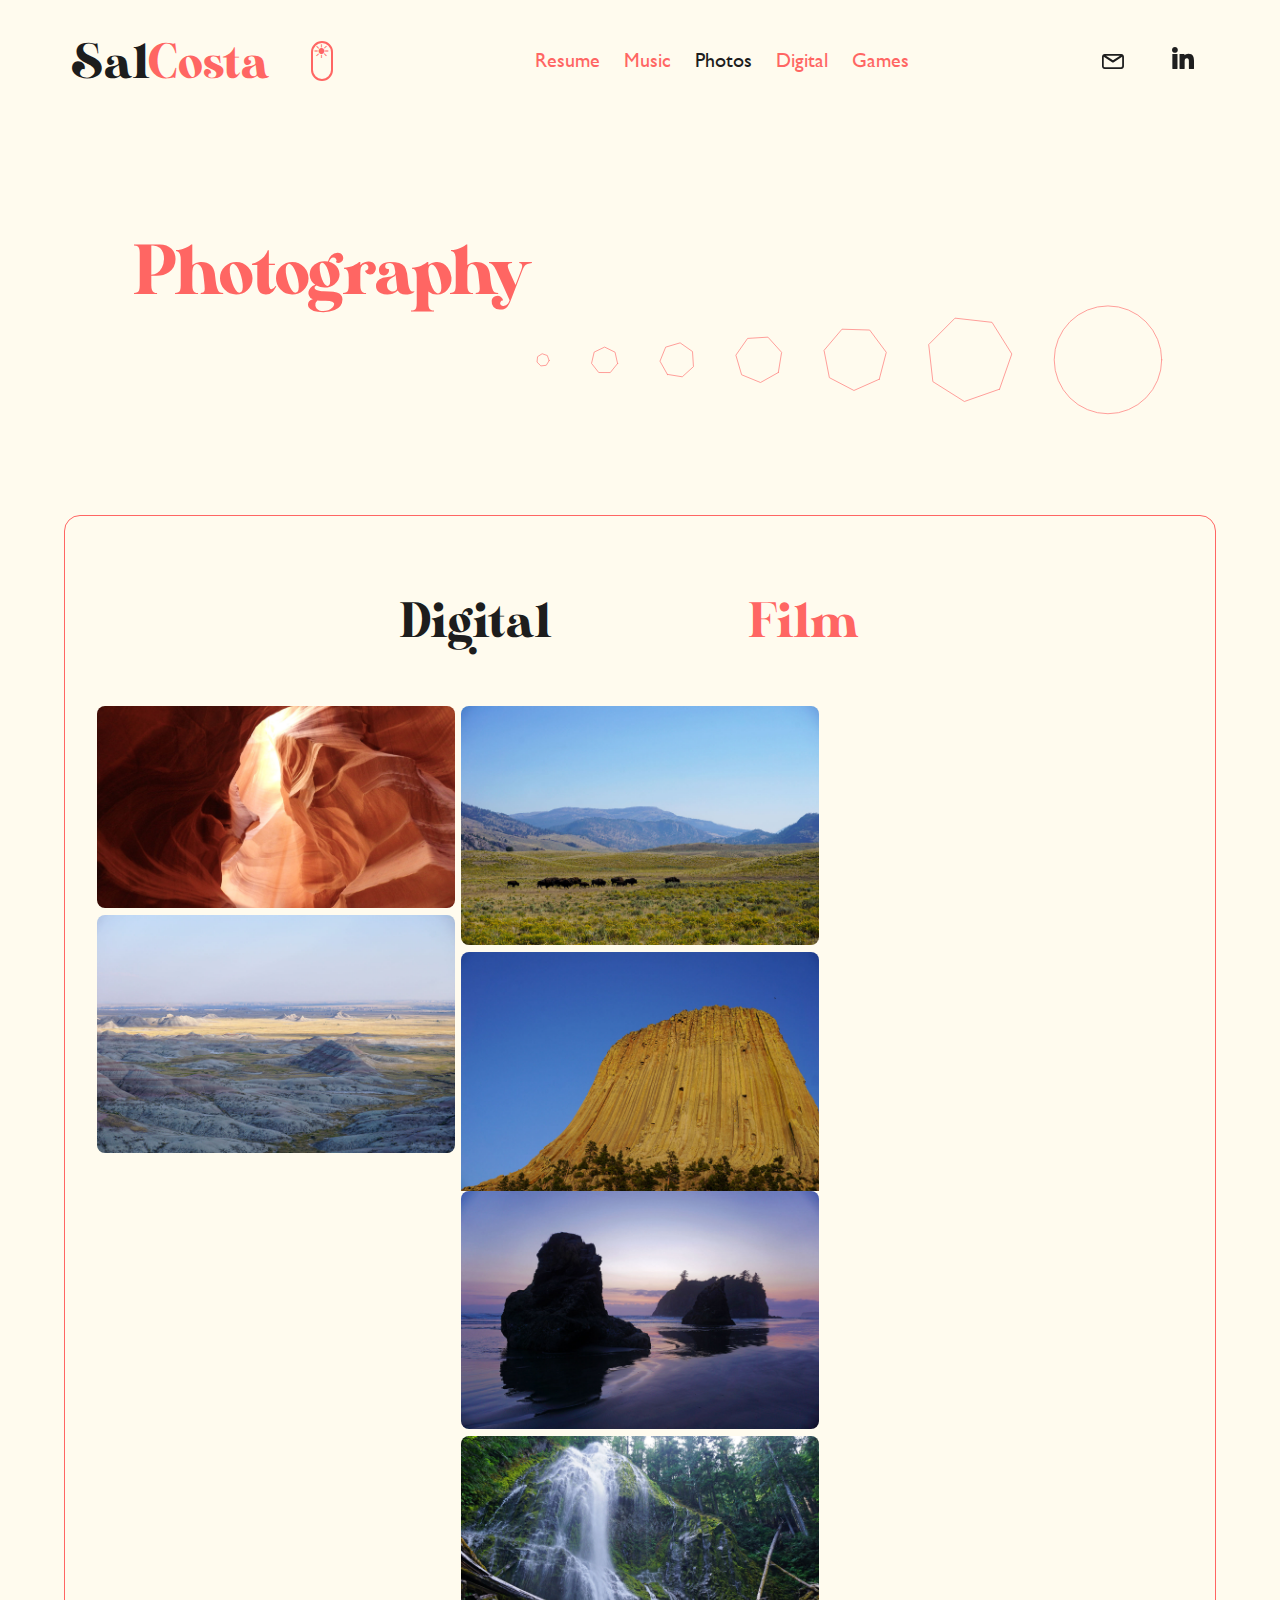
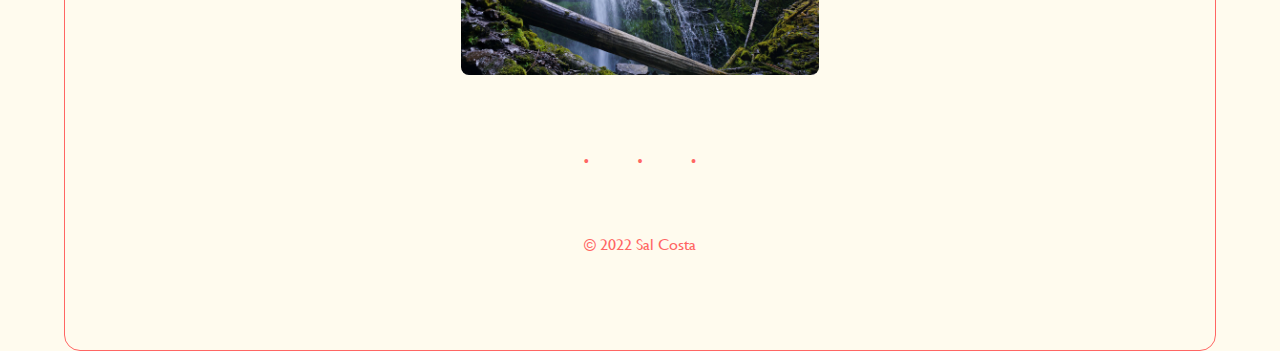
==== debugheader.html @ d1f920d7 "nav debug 1" ====
<!doctype html>
<html lang="en">
    
    <!-- ------------- -->
    <!--   Site Head   -->
    <!-- ------------- -->

    <head>
        <!-- Meta tags -->
		<meta charset="utf-8">
		<title>Sal Costa - Photography</title>
        <meta name="description" content="Sal Costa's Photography Portfolio">
        <meta name="keywords" content="Sal, Costa, Salvatore, Detroit, Michigan, United States, design, designer, web, website, art, artist, creator, creative, digital, 
                    graphic, video, game, games, UX, UI, photography, photo, film, 35mm, music, sound, audio, production, producer, freelance, portfolio, resume">
        <meta name="author" content="Sal Costa">
        <meta name="viewport" content="width=device-width, initialscale=1"> 
        <link rel="stylesheet" type="text/css" href="salcosta.css">
        <!-- Favicon -->
        <link rel="apple-touch-icon" sizes="180x180" href="apple-touch-icon.png">
        <link rel="icon" type="image/png" href="favicon.png" sizes="32x32">
        <link rel="shortcut_icon" href="favicon.ico">
    </head>

    <!-- ------------- -->
    <!--   Site Body   -->
    <!-- ------------- -->

    <body>

        <a id="top"></a>
        
        <!-- Header -->
        <header>
            <div id="header">
                
                <div class="header-container left">
                    <a href="index.html">
                        <h1 id="name">Sal<span class="lastname">Costa</span></h1>
                    </a>

                    <div id="light-switch" title="Change the theme" alt="Switch between light and dark mode." tabindex="0" onkeydown="switchThemeEnter(event);">
                        <label class="theme-switch" for="checkbox">
                            <input type="checkbox" id="checkbox"/>
                            <span class="light-symbols">&#9728;&#xFE0E;<br>&#9687;&#xFE0E;</span> <!-- Sun & Moon Symbols -->
                            <div class="switch-target"></div>
                        </label>
                    </div>  
                </div>

                <!-- Responsive nav button 
                <a href="javascript:void(0);" class="button" id="nav-button" onclick="navOpen();" title="Open Navigation" alt="Open website navigation.">
                    <span>&#9776;&#xFE0E;</span>
                    <div class="button-target"></div>
                </a>
            -->

                <div id="header-nav" class="header-container right">

                    <!-- Responsive nav X button -->
                    <a href="javascript:void(0);" class="button closebtn navclose" onclick="navClose();" title="Close Navigation" alt="Close website navigation.">
                        <span class="times">&times;&#xFE0E;</span>
                        <div class="button-target"></div>
                    </a>

                    <div id="nav"> <!-- Navigation Bar -->
                        <ul>
                            <li>
                                <a href="resume.html" title="Resume">Resume<br>Resume</a>
                            </li>
                            <li>
                                <a href="music.html" title="Music">Music<br>Music</a>
                            </li>
                            <li>
                                <a href="javascript:void(0);" class="active" title="Photography">Photos<br>Photos</a>
                            </li>
                            <li>
                                <a href="digitalart.html" title="Digital Art">Digital<br>Digital</a>
                            </li>
                            <li>
                                <a href="gamedesign.html" title="Game Design">Games<br>Games</a>
                            </li>	
                        </ul>
                    </div>
                    
                    <div id="social">
                        <div class="social-icon email">
                            <a href="mailto:salcosta@protonmail.com">
                                <img src="assets/icon_email.svg" alt="salcosta@protonmail.com" title="salcosta@protonmail.com" />
                            </a>
                        </div>
                        <div class="social-icon linkedin">
                            <a href="https://www.linkedin.com/in/salccosta/" target="_blank" rel="noopener noreferrer" title="LinkedIn">
                                <img src="assets/icon_linkedin.svg" alt="Sal Costa on LinkedIn." />
                            </a>
                        </div>
                    </div>

                </div> <!-- /container right -->
            </div> <!-- /header -->
        </header>
        
        <!-- ------------------------- -->
        <!-- Page Content (Photography)-->
        <!-- ------------------------- -->

        <div id="page-banner">
            <h1 class="page-title">Photography</h1>
            <img src="assets/banner_photography.svg"/>
        </div>
        
        <div id="page-container" class="photos">
            <div id="gallery-tab-container">
                <a href="javascript:void(0);" onclick="galleryToggle(this);" class="gallery-tab digital open-tab" title="Digital Photos">Digital</a>
                <a href="javascript:void(0);" onclick="galleryToggle(this);" class="gallery-tab film" title="Film Photos">Film</a>
                <div id="gallery-tab-select">
                    <span class ="selector-dot left">&bull;</span>
                </div>
            </div>

            <div class="photo-gallery digital">

                <div class="photo-tile" onclick="openModal(this);">
                    <img src="portfolio/photos/salvatore-costa-photography-antelope-canyon-arizona.jpg" alt="Antelope Canyon, Arizona."/>
                </div>
                <div class="photo-tile" onclick="openModal(this);">
                    <img src="portfolio/photos/salvatore-costa-photography-badlands-national-park-south-dakota.jpg" alt="Badlands National Park, South Dakota." />
                </div>
                <div class="photo-tile" onclick="openModal(this)">
                    <img src="portfolio/photos/salvatore-costa-photography-bison-yellowstone-national-park-wyoming.jpg" alt="Bison in Yellowstone National Park." />
                </div>
                <div class="photo-tile" onclick="openModal(this)">
                    <img src="portfolio/photos/salvatore-costa-photography-devils-tower-wyoming.jpg" alt="Devils Tower, Wyoming." />
                
                <div class="photo-tile" onclick="openModal(this)">
                    <img src="portfolio/photos/salvatore-costa-photography-pacific-coast-washington-2.jpg" alt="Sea Stacks at dusk on Ruby Beach, Washington." />
                </div>
                <div class="photo-tile" onclick="openModal(this)">
                    <img src="portfolio/photos/salvatore-costa-photography-proxy-falls-oregon.jpg" alt="Cascading waterfalls in Oregon." />
                </div>

                <script defer src="salcosta.js"></script>
                <script src="jquery-3.6.0.min.js"></script>

            </div> <!-- /photo gallery digital -->
            
        </div> <!-- /page container -->

        <!-- Back to top button -->
        <a href="#top" id="top-button" class="button hidden" title="Back to Top" alt="Scroll to top of page."><b>&#8593;&#xFE0E;</b></a>

        <footer>
            <div id="footer">
                <span class="dots-break"></span>
                <span class="copyright">&copy;&#xFE0E; 2022 Sal Costa</span>
            </div>
        </footer>

    </body>

</html>
---- salcosta.css ----
/* Sal Costa's Portfolio */

/*****************************************/
/* Standards */
/*****************************************/

/*
Charcoal Grey #1D1D1D
Panna Cotta #FFFBEE

Light Mode:
Grapefruit #FF6663

Dark Mode:
Lavender #8C82FF

Dark mode transition length is 0.6s
Window/menu pop up transition length is 0.3s

Screen Responsive sizes:
1400+ Desktops
1200-1400 Small Screen PCs
800-1200 Tablets
300-800 Phones

*/


:root {
	--active-base: #fffbee;
	--active-base-rgb: 255, 251, 238;
	--inverse-base: #1d1d1d;
	--active-accent: #ff6663;
}
[data-theme="dark"] {
	--active-base: #1d1d1d;
	--active-base-rgb: 29, 29, 29;
	--inverse-base: #fffbee;
	--active-accent: #8c82ff;
}





/*****************************************/
/* --- Universal Formatting --- */
/*****************************************/





@font-face {
    font-family: 'Gill Sans MT';
    src: url('typeface/GillSansMT.woff2') format('woff2'),
         url('typeface/GillSansMT.woff') format('woff'),
         url('typeface/GillSansMT.ttf') format('truetype');
}
@font-face {
    font-family: 'Gill Sans MT';
    src: url('typeface/GillSansMT_Bold.woff2') format('woff2'),
         url('typeface/GillSansMT_Bold.woff') format('woff'),
         url('typeface/GillSansMT_Bold.ttf') format('truetype');
    font-weight: bold;
}
@font-face {
    font-family: 'Gill Sans MT';
    src: url('typeface/GillSansMT_Italic.woff2') format('woff2'),
         url('typeface/GillSansMT_Italic.woff') format('woff'),
         url('typeface/GillSansMT_Italic.ttf') format('truetype');
    font-style: italic;
}
@font-face {
    font-family: 'Nevrada'; /* Created by Aluyeah Studio */
    src: url('typeface/Nevrada.woff2') format('woff2'),
	     url('typeface/Nevrada.woff') format('woff'),
	     url('typeface/Nevrada.ttf') format('truetype');
}

html {
	margin: 0 auto;
	padding: 0;
	font-family: 'Trebuchet MS'; /* Default if Gill Sans MT doesn't work */
	background-color: #fffbee; /* Fallback */
	background-color: var(--active-base);
	transition: background-color 0.6s;
	scroll-behavior: smooth;
	overflow-x: hidden;
	max-width: 100%;
	/* margin-right: calc(-1 * (100vw - 100%)); /* Keeps scrollbar from shifting content */
}
body {
	margin: 0 auto;
	padding: 0;
	max-width: 90%;
	text-align: left;
}
*:focus { /* Universal for focus */
	outline: 2px dotted #ff6663; /* Fallback */
	outline: 2px dotted var(--active-accent);
	transition: outline-color 0.6s;
}
[data-theme="dark"] *:focus {
	outline: 2px dotted #fffbee; /* Fallback */
	outline: 2px dotted var(--inverse-base);
}
.hidden { /* For elements that appear via functions */
	visibility: hidden;
	opacity: 0;
}
.visible {
	visibility: visible;
	opacity: 1;
}


@media screen and (max-width: 1400px) { 
	html {
		margin: 0 auto;
	}
}

/************************/
/* --- Type Styling --- */
/************************/



h1 {	
	margin: 0 auto;
	padding: 12px;
	font-family: 'Nevrada';
	font-size: 54pt;
	font-weight: normal;
	color: #ff6663; /* Fallback */
	color: var(--active-accent);
	transition: color 0.6s;
}
h2 {
	padding: 12px;
	font-family: 'Nevrada';
	font-weight: normal;
	font-size: 34pt;
	color: #ff6663; /* Fallback */
	color: var(--active-accent);
	transition: color 0.6s;
}
h3 	{
	margin: 0;
	font-family: 'Gill Sans MT';
	font-size: 18pt;
	font-weight: bold;
	color: #ff6663; /* Fallback */
	color: var(--active-accent);
	transition: color 0.6s;
}
h3.portfolio {
	margin: 1em;
}
p {
	margin: 0 auto;
	width: 70%;
	min-width: 420px;
	font-family: 'Gill Sans MT';
	font-size: 16pt;
	color: #1d1d1d; /* Fallback */
	color: var(--inverse-base);
	transition: color 0.6s;
}
/*
li {
	font-size: 16pt;
	color: #1d1d1d; /* Fallback 
	color: var(--inverse-base);
	transition: color 0.6s;
}
*/
tab1 {
	padding-left: 3em;
}


/***************************/
/* --- Responsive Type --- */
/***************************/


@media screen and (max-width: 1400px) { 
	h1 {
		font-size: 48pt;
	}
	p {
		font-size: 14pt;
	}
}
@media screen and (max-width: 1200px) { 
	h1 {
		font-size: 40pt;
	}
	h2 {
		font-size: 24pt;
	}
	h3 {
		font-size: 16pt;
	}
}
@media screen and (max-width: 800px) { 
	h1 {
		font-size: 30pt;
	}
	p {
		font-size: 12;
	}
}



/**************************/ 
/* --- Link Styling --- */
/**************************/



a {
	font-size: 16pt;
	text-decoration: underline dotted;
	transition: color 0.6s, border-color 0.6s;
}
a:link, 
a:visited {
	color: #ff6663; /* Fallback */
	color: var(--active-accent);
}
a:hover,
a:focus {
	color: #1d1d1d; /* Fallback */
	color: var(--inverse-base);
	transition: color 0s, border-color 0s;
}

a.button { /* Button defaults */
	margin: 12px;
	padding: 4px 16px;
	display: inline-block;
	font-family: 'Gill Sans MT';
	font-size: 16pt;
	text-decoration: none;
	text-transform: uppercase;
	border-radius: 30px;
	box-shadow: -2px 2px #1d1d1d; /* Fallback */
	box-shadow: -2px 2px var(--inverse-base);
	border: 6px double #1d1d1d; /* Fallback */
	border: 6px double var(--inverse-base);
	color: #ff6663; /* Fallback */
	color: var(--active-accent);
	background-color: #fffbee; /* Fallback */
	background-color: var(--active-base);
	transition: color 0.6s, border-color 0.6s, background-color 0.6s, margin 0.6s, box-shadow 0.6s, opacity 0.4s, visibility 0.4s;
}
a.button:hover,
a.button:focus {
	margin: 14px 14px 10px 10px;
	box-shadow: none;
	cursor: pointer;
	border-color: #ff6663; /* Fallback */
	border-color: var(--active-accent);
	transition: color 0.1s, border-color 0.1s, margin 0.1s, box-shadow 0.1s, opacity 0.1s;
}

/*****************************/
/* --- Responsive Button --- */
/*****************************/

@media screen and (max-width: 1200px) { 
	a.button {
		font-size: 14pt;
	}

}





/*****************************************/
/* --- Page Header --- */
/*****************************************/





#header {
	margin: 0 auto;
	width: 100%;
	padding-top: 5px;
	height: 120px;
	display: flex;
	overflow: hidden;
}
.header-container {
	margin: 0 auto;
	padding: 22px 0px;
	width: 50%;
	display: flex;
	align-items: flex-start;
}
.header-container.left {
	width: 25%;
	margin-left: 0;
	margin-right: auto;
}
#header-nav.header-container.right {
	margin-right: 0;
	margin-left: auto;
	transition: opacity 0.3s;
}

#name {
	margin-top: 10px;
	margin-right: 0;
	padding-left: 8px;
	font-size: 34pt;
	display: inline-block;
	color: #1d1d1d; /* Fallback */
	color: var(--inverse-base);
	transition: color 0.6s;
}
span.lastname {
	color: #ff6663; /* Fallback */
	color: var(--active-accent);
	transition: color 0.6s;
}


@media screen and (max-width: 800px) { /* Mobile Screen */
	#name {
		font-size: 24pt;
	}
}


/****************************/
/* --- Dark Mode Switch --- */
/****************************/


#light-switch { /* Dark mode switch */
	margin: 14px 0 14px 10%;
	height: 36px;
	width: 18px;
	min-width: 18px;
	display: inline-block;
	overflow: hidden;
	border-radius: 18px;
	border: 2px solid #ff6663; /* Fallback */
	border: 2px solid var(--active-accent);
	transition: border-color 0.6s;
}
.switch-target { /* Click area */
	position: absolute;
	top: 20px;
	left: 355px;
	display: block;
	width: 60px;
	height: 80px;
	border-radius: 50px;
}
#light-switch:hover .light-symbols, 
#light-switch:focus .light-symbols {
	-webkit-animation: lightswitch-bounce .15s;
	   -moz-animation: lightswitch-bounce .15s;
	     -o-animation: lightswitch-bounce .15s;
	        animation: lightswitch-bounce .15s;
}
@keyframes lightswitch-bounce {
	0% {top: -20px;}
	33% {top: -22px;}
	66% {top: -16px;}
	100% {top: -20px;}
}
#light-switch input {
	display: none;
}
span.light-symbols { /* UTF Symbols */
	top: -20px;
	text-align: center;
	font-size: 14pt;
	display: block;
	position: relative;
	pointer-events: none;
	line-height: 44pt;
	color: #ff6663; /* Fallback */
	color: var(--active-accent);
	transition: color 0.6s, transform 0.6s;
}
label.theme-switch:hover { 
	cursor: pointer;
}
[data-theme="dark"] span.light-symbols {
	transform: translateY(-42px);
}



/**************************/
/* --- Navigation Bar --- */
/**************************/



#alignment-bar-debug { /* DEBUG for alignment */
	width: 1800px;
	height: 1px;
	right: 0;
	top: 79px;
	position: absolute;
	pointer-events: none;
	visibility: hidden;
	background-color: var(--inverse-base);
}
#alignment-bar-debug.top { /* DEBUG */
	top: 43px;
}
#alignment-bar-debug.mid { /* DEBUG */
	top: 61px;
	opacity: 0.4;
}

#nav { /* Nav box area */
	display: inline-block;
	align-self: flex-start;
}
#nav ul { /* Navigation List */
	margin: 0 auto;
	padding: 1px 0px;
	list-style-type: none;
}
#nav ul li { /* Navigation Items */
	margin: 16px 6px;
	padding: 4px;
	height: 24px;
	display: inline-block;
	position: relative;
	overflow: hidden;
}
#nav ul li a { /* Nav Item Text */
	padding: 4px;
	width: 100%;
	bottom: 8px;
	font-family: 'Gill Sans MT';
	font-size: 15pt;
	display: inline-block;
	position: relative;
	text-align: left;
	line-height: 1.6;
	text-decoration: none;
	color: #ff6663; /* Fallback */
	color: var(--active-accent);
	-webkit-transition: color 0.6s, transform 0.3s;
	   -moz-transition: color 0.6s, transform 0.3s;
	     -o-transition: color 0.6s, transform 0.3s;
		    transition: color 0.6s, transform 0.3s;
}
#nav ul li a:hover, 
#nav ul li a:focus { 
	transform: translateY(-32px);
	outline: none;
}
#nav ul li:focus-within {
	outline: 2px dotted #ff6663; /* Fallback */
	outline: 2px dotted var(--active-accent);
}
[data-theme="dark"] #nav ul li:focus-within {
	outline: 2px dotted #fffbee; /* Fallback */
	outline: 2px dotted var(--inverse-base);
}
#nav ul li a.active { /* Current page in nav */
	cursor: default;
	transform: translateY(0px);
	color: #1d1d1d; /* Fallback */
	color: var(--inverse-base);
}
#nav ul li a.active:hover, 
#nav ul li a.active:focus {
	-webkit-animation: currentpage-bounce .15s;
	   -moz-animation: currentpage-bounce .15s;
	     -o-animation: currentpage-bounce .15s;
	        animation: currentpage-bounce .15s;
}
@keyframes currentpage-bounce {
	0% {bottom: 8px;}
	33% {bottom: 12px;}
	66% {bottom: 4px;}
	100% {bottom: 8px;}
}
#nav-button { /* Touch Nav button */
	padding: 4px 10px 8px 10px;
	font-weight: bold;
	position: fixed;
	top: 1em;
	right: 2em;
	display: none;
	z-index: 3;
}
a.button.closebtn { /* Touch Nav X button */
	margin: 16px;
	width: 6px;
	height: 30px;
	position: fixed;
	top: 1em;
	right: 1em;
	display: none;
	box-shadow: none;
}
a.button.closebtn .times { /* button 'X' */
	font-size: 32pt;
	display: inline-block;
	position: relative;
	left: -10px;
	top: -10px;
}
a.button.closebtn:hover .times, 
a.button.closebtn:focus .times {
	animation: button-pulse .15s;
}
@keyframes button-pulse {
	50% {transform: scale(1.2)}
}
.button-target {
	/* background-color: rgba(255,0,0,0.3); */ /* Debug target area */
	position: absolute;
	top: -1.8em;
	left: -1.9em;
	display: block;
	width: 120px;
	height: 120px;
	border-radius: 60px;
}
a.button.closebtn:hover, 
a.button.closebtn:focus {
	margin: 16px;
}


/***************************************/
/* --- Header & Nav responsiveness --- */
/***************************************/


@media screen and (max-width: 1400px) { /* Smaller Desktop Screen */
	#header-nav.header-container.right {
		width: 60%;
	}
	#nav ul li {
		margin: 16px 2px;
	}
}
@media screen and (max-width: 1200px) { /* Tablet + Mobile Nav */
	#nav-button {
		display: inline-block;
	}
	#header-nav.header-container.right {
		display: none;
	}
	#header-nav.header-container.right a.button.closebtn.navclose {
		display: inline-block;
	}
	#header-nav.header-container.right.responsive { /* Responsive nav container */
		margin: 0 auto;
		width: 100%;
		background-color: rgba(255, 251, 238, 0.85); /* Fallback */
		background-color: rgba(var(--active-base-rgb), 0.85);
		-webkit-backdrop-filter: blur(12px);
		backdrop-filter: blur(12px);
		position: fixed;
		display: block;
		visibility: visible;
		opacity: 1;
		left: 0;
		right: 0;
		top: 0;
		bottom: 0;
		z-index: 3;
	}
	#header-nav.header-container.right.responsive #nav { /* Responsive nav links */
		width: 100%;
		margin-top: 4em;
		text-align: center;
	}
	#header-nav.header-container.right.responsive #nav ul li {
		margin: 4px 80px;
		padding: 10px;
		width: 50%;
		right: 0;
		height: 3em;
	}
	#header-nav.header-container.right.responsive #nav ul li a {
		font-size: 24pt;
		text-align: center;
	}
	#header-nav.header-container.right.responsive #nav ul li a.active:hover, 
	#header-nav.header-container.right.responsive #nav ul li a.active:focus { /* Disable active page animation */
		-webkit-animation: none;
		   -moz-animation: none;
			 -o-animation: none;
				animation: none;
	}
	#header-nav.header-container.right.responsive #nav ul li a:hover, 
	#header-nav.header-container.right.responsive #nav ul li a:focus { /* Disable hover animation */
		transform: none;
		color: #1d1d1d; /* Fallback */
		color: var(--inverse-base);
	}
	#top-button {
		display: none;
	}
}
@media screen and (max-width: 800px) { /* Mobile Nav */
	#nav-button, .button.closebtn {
		right: 1em;
	}
}


/************************/
/* --- Social Icons --- */
/************************/


#social {
	margin: 0px 0px 20px auto;
	height: 40px;
	display: inline-block;
	align-self: flex-end;
}
#social a {
	text-decoration: none;
	display: inline-block;
}
#social .social-icon { 
	margin: 0px 8px;
	width: 50px;
	height: 40px;
	position: relative;
	bottom: 2px;
	display: inline-block;
}
#social .social-icon img {
	width: 26px;
	height: 22px;
	padding: 6px 12px 12px 12px;
	filter: brightness(0) saturate(100%) invert(3%) sepia(5%) saturate(4%) hue-rotate(314deg) brightness(104%) contrast(82%);
	transition: filter 0.6s;
}
[data-theme="dark"] #social .social-icon img {
	filter: brightness(0) saturate(100%) invert(88%) sepia(4%) saturate(1819%) hue-rotate(322deg) brightness(114%) contrast(103%);
}
#social .social-icon:hover, 
#social .social-icon:focus {
	-webkit-animation: social-bounce .15s;
	   -moz-animation: social-bounce .15s;
	     -o-animation: social-bounce .15s;
	        animation: social-bounce .15s;
}
@keyframes social-bounce {
	0% {bottom: 2px;}
	33% {bottom: 6px;}
	66% {bottom: -2px;}
	100% {bottom: 2px;}
}

@media screen and (max-width: 1200px) { /* Mobile Social Icons */
	#header-nav.header-container.right.responsive #social {
		width: 100%;
		text-align: center;
		margin-top: 2em;
	}
	#header-nav.header-container.right.responsive #social .social-icon {
		margin: 0 50px;
		width: 100px;
		height: 50px;
	}
	#social .social-icon img {
		display: inline-block;
		position: relative;
		width: 100px;
		left: -10px;
		height: 40px;
	}
}





/*****************************************/
/* --- Page Content --- */
/*****************************************/




#page-banner {
	display: block;
	position: relative;
	overflow: hidden;
}
h1.page-title { /* Page title banner text */
	padding: 2em 1em 3em 70px;
	margin-left: 0;
	display: inline-block;
	white-space: nowrap;
}
#page-banner img { /* make visible in IE */ 
	position: absolute;
	right: 3%;
	width: 65%;
	max-height: 420px;
	top: 40%;
	opacity: 0.8;
	transform: translateY(-50%);
	filter: brightness(0) saturate(100%) invert(60%) sepia(90%) saturate(3969%) hue-rotate(326deg) brightness(117%) contrast(119%);
	transition: filter 0.6s;
}
[data-theme="dark"] #page-banner img {
	filter: brightness(0) saturate(100%) invert(88%) sepia(4%) saturate(1819%) hue-rotate(322deg) brightness(114%) contrast(103%);
}
#page-container {
	margin: 0 auto;
	text-align: center;
	padding: 2em;
	display: block;
	border: 1px solid #ff6663; /* Fallback */
	border: 1px solid var(--active-accent);
	border-radius: 16px;
	transition: border-color 0.6s;
}
 /*****************************/
 /* --- Responsive Banner --- */
 /*****************************/

 @media screen and (max-width: 1400px) { /* Smaller Screen banner */
	#page-banner img {
		top: 60%;
		min-width: 400px;
	}
} 
@media screen and (max-width: 1200px) { /* Tablet page banner */
	h1.page-title {
		padding: 1.5em 1em 3.5em 70px;
	}
	#page-container {
		padding: 1em;
	}
	#page-banner img {
		opacity: 1;
	}
}
@media screen and (max-width: 600px) { /* Mobile page banner */
	h1.page-title {
		padding-left: 10px;
	}
	#page-banner img {
		width: 100%;
		top: 65%;
		min-width: 100px;
		right: 0;
		left: 0;
	}
	#page-container {
		padding: 0;
		border: none;
	}
}



/******************************/
/* --- Back to top button --- */
/******************************/

#top-button { 
	padding: 0px 11px 6px 11px;
	bottom: 2em;
	right: 3em;
	position: fixed;
	font-size: 18pt;
	z-index: 3;
}
#top-button:hover, 
#top-button:focus {
	opacity: 1 !important;
}




/**********************/
/* --- Index page --- */
/**********************/




#page-container.index {
	border: none;
}
h1.page-title.home {
	font-size: 80pt;
	padding: 2em 0 3em 70px;
}
.index-content {
	display: inline-block;
	top: 0;
	margin: 0;
	padding: 0;
	text-align: left;
	width: 49%;
}
span.home-text {
	margin: 0 auto;
	font-family: 'Gill Sans MT';
	font-size: 46pt;
	color: #1d1d1d; /* Fallback */
	color: var(--inverse-base);
	transition: color 0.6s, opacity 0.2s;
}
span.home-text:hover {
	opacity: 0.2;
	cursor: default;
}
#page-banner.index {
	position: relative;
	display: block;
	height: 100%;
	overflow: visible;
}
#page-banner.index img.banner-index { /* make visible in IE */ 
	position: absolute;
	width: 120%;
	max-height: 200%;
	transform: translate(-50%, -50%);
	top: 60%;
	left: 50%;
	pointer-events: none;
	z-index: -1;
}

@media screen and (max-width: 1600px) { 
	h1.page-title.home {
		font-size: 70pt;
	}
	span.home-text {
		font-size: 38pt;
	}
}
@media screen and (max-width: 1300px) { 
	h1.page-title.home {
		font-size: 56pt;
	}
	span.home-text {
		font-size: 32pt;
	}
}
@media screen and (max-width: 1100px) { 
	h1.page-title.home {
		font-size: 48pt;
	}
	span.home-text {
		font-size: 24pt;
	}
}
@media screen and (max-width: 900px) { 
	.index-content {
	display: block;
	width: 100%;
	}
	h1.page-title.home {
		padding: 2em 0 0.5em 10px;
	}
}



/***********************/
/* --- Resume Page --- */
/***********************/





#page-container.resume { /* Flex needed for sticky */
	display: flex;
	align-items: flex-start;
	text-align: left;
}
#resume-body { /* Resume Main Content */
	width: 66%;
	display: inline-block;
}
#resume-body p {
	width: 100%;
	text-align: left;
}

.dotted-line { /* Dots container */
	margin-top: -3em;
	margin-bottom: 3em;
	overflow: hidden;
	width: 100%;
	height: 1em;
}
span.dots { /* Dot gradient effect */
	background-image: none; /* Fallback */
	color: #ff6663; /* Fallback */
	background-image: linear-gradient(to right, var(--active-accent) 0%, transparent 100%);
	background-size: 100%;
	background-repeat: repeat;
	-webkit-background-clip: text;
	   -moz-background-clip: text;
	        background-clip: text;
    -webkit-text-fill-color: transparent; 
       -moz-text-fill-color: transparent;
}
span.dots.center { /* Radial Gradient */
	background-image: none; /* Fallback */
	background-image: radial-gradient(var(--active-accent) 0%, transparent 80%);
}
span.dots-content::after { /* Dot content */
	content: "\2022 \2003 \2022 \2003 \2022 \2003 \2022 \2003 \2022 \2003 \2022 \2003 \2022 \2003 \2022 \2003 \2022 \2003 \2022 \2003";
}

h2.category {
	padding-left: 0;
	display: block;
}
span.resume-content {
	font-family: 'Gill Sans MT';
	font-size: 16pt;
	color: #1d1d1d; /* Fallback */
	color: var(--inverse-base);
	transition: color 0.6s;
}
p.job-role {
	font-size: 14pt;
}

/*********************************/
/* --- Resume Skills Section --- */
/*********************************/

#res-sticky-column {
	width: 33%;
	display: inline-block;
	position: sticky;
	position: -webkit-sticky;
	top: 10%;
}
#resume-skills { /* Resume Skills */
	padding: 0 2em;
	text-align: left;
}

/*****************************/
/* Resume content responsive */
/*****************************/

@media screen and (max-width: 1200px) { 
	#page-container.resume {
		display: block;
	}
	#resume-body {
		display: block;
		width: 100%;
	}
	#res-sticky-column {
		width: 100%;
		display: block;
	}
	#resume-skills {
		width: 100%;
		padding: 0;
		display: block;
	}
	span.skill {
		display: inline-block;
		width: 32%;
		padding: 0;
		margin: 0;
	}
}
@media screen and (max-width: 1200px) { 
	span.resume-content {
		font-size: 14pt;
		padding: 0;
		margin: 0;
	}
}
@media screen and (max-width: 920px) { 
	span.skill {
		display: block;
		width: 100%;
	}
}





/**********************/
/* --- Music Page --- */
/**********************/





.sub-container.music {
	display: inline-block;
	text-align: left;
}
.audio-player {
	display: inline-block;
	position: relative;
	right: 0;
	padding: 2em 0 2em 8em;
}





/*****************************************/
/* --- Photography Page --- */
/*****************************************/





#gallery-tab-container {
	display: inline-block;
	overflow: hidden;
}
a.gallery-tab {
	padding: 24px 16px 8px 16px;
	text-decoration: none;
	display: inline-block;
	margin: 0.8em 0.8em 0 0.8em;
	width: 220px;
	font-family: 'Nevrada';
	font-weight: normal;
	font-size: 34pt;
	color: #ff6663; /* Fallback */
	color: var(--active-accent);
	transition: color 0.6s, border-color 0.6s;
}
a.gallery-tab.open-tab {
	color: #1d1d1d; /* Fallback */
	color: var(--inverse-base);
}
a.gallery-tab:focus:not(:focus-visible) { /* No outline for click */
	outline: 0;
}
a.gallery-tab:hover, 
a.gallery-tab:focus {
	color: #1d1d1d; /* Fallback */
	color: var(--inverse-base);
	transition: color 0s, border-color 0s;
}
#gallery-tab-select { /* selector dot box */
	display: inline-block;
	position: relative;
	top: -2em;
	width: 50%;
}
span.selector-dot {
	font-size: 24pt;
	display: inline-block;
	position: relative;
	color: #1d1d1d; /* Fallback */
	color: var(--inverse-base);
	transition: left 0.6s;
}
span.selector-dot.left { /* try to add hover */
	left: -50%;
}
span.selector-dot.right {
	left: 50%;
}

.photo-gallery { /* Gallery container */
	column-count: 3;
	column-gap: 6px;
}
.photo-gallery.hidden {
	display: none;
	opacity: 0;
}
.photo-gallery.visible {
	display: block;
	opacity: 1;
}

.photo-tile { /* Photo tile div */
	display: inline-block;
	padding: 0;
	margin-bottom: 3px;
	width: 100%;
	overflow: hidden;
	border-radius: 8px;
}
.photo-tile img {
	width: 100%;
	margin: 0;
	padding: 0;
	display: block;
	-webkit-transition: transform 0.4s, filter 0.4s, opacity 0.4s;
	   -moz-transition: transform 0.4s, filter 0.4s, opacity 0.4s;
	     -o-transition: transform 0.4s, filter 0.4s, opacity 0.4s;
		    transition: transform 0.4s, filter 0.4s, opacity 0.4s;
}
.photo-gallery:hover img {
	/* filter: sepia(100%); maybe later */
	opacity: 0.9;
}
.photo-tile:hover img {
	transform: scale(1.1);
	/* filter: none; maybe later */
	opacity: 1;
	cursor: pointer;
}
@media screen and (max-width: 900px) { /* Responsive gallery size */
	.photo-gallery {
		column-count: 2;
	}
	#gallery-tab-container {
		display: block;
	}
	a.gallery-tab {
		font-size: 28pt;
		width: 40%;
		margin: 0.8em 0;
	}
	#gallery-tab-select {
		display: none;
	}
	a.gallery-tab.open-tab {
		border-color: #1d1d1d; /* Fallback */
		border: 1px solid var(--inverse-base);
		border-radius: 16px;
	}
}
@media screen and (max-width: 600px) { /* Mobile Screen */
	.photo-gallery {
		margin-top: 2em;
	}
	a.gallery-tab {
		font-size: 18pt;
		padding: 16px 8px 0 8px;
		width: 40%;
		margin: 0.8em 0;
	}
}


/***********************/
/* --- Photo Modal --- */
/***********************/


#modal00 { /* Modal base */
    position: fixed;
    text-align: center;
    z-index: 4;
    left: 0;
    top: 0;
	width: 100%;
	height: 100%;
	overflow: auto;
	background-color: rgba(255, 251, 238, 0.85); /* Fallback */
	background-color: rgba(var(--active-base-rgb), 0.85);
	-webkit-backdrop-filter: blur(8px);
		   backdrop-filter: blur(8px);
	transition: background-color 0.6s, opacity 0.3s, visibility 0.3s;
	-webkit-user-select: none;  /* Disable right click */
	-moz-user-select: none;
	-ms-user-select: none;
	-o-user-select: none;
	user-select: none;
}

#modaltarget { /* Click area for closing modal */
	height: 100%;
}
#modal00 img {
	position: fixed;
	height: 80%;
	width: auto;
	left: 50%;
	top: 50%;
	transform: translate(-50%, -50%);
}
#modal00 img.portrait { /* For vertical images */
	width: 40%;
	height: auto;
	padding: 3em 0;
	top: 0;
	transform: translate(-50%, 0);
}
/*
#caption { old caption
    margin: 0 auto;
    padding-bottom: 20px;
    position: relative;
    width: 100%;
    display: inline-block;
    text-align: center;
    color: red;
    font-size: 16pt;
	bordeR: 1px solid green;
}
*/

a.button.closebtn.modalclose { /* Modal X Button */
	display: inline-block;
	position: absolute;
	opacity: 0.85;
}
a.button.closebtn.modalclose:hover, 
a.button.closebtn.modalclose:focus {
	opacity: 1;
}

a.button.arrowbtn { /* Modal < > Buttons */
	margin: 16px;
	width: 8px;
	height: 32px;
	position: absolute;
	display: inline-block;
	box-shadow: none;
	z-index: 5;
}
a.button.arrowbtn.leftarrow{
	top: 45%;
	left: 2em;
}
a.button.arrowbtn.rightarrow{
	top: 45%;
	right: 2em;
}
a.button.arrowbtn span.arrowsign { /* Arrow button text */
	font-size: 20pt;
	position: relative;
	left: -6px;
}
a.button.arrowbtn.leftarrow span.arrowsign{
	left: -9px;
}
a.button.arrowbtn:hover,
a.button.arrowbtn:focus {
	margin: 16px;
}
.button-target.arrow {
	height: 200px;
	top: -3.6em;
}
a.button.arrowbtn.leftarrow:hover span.arrowsign, 
a.button.arrowbtn.leftarrow:focus span.arrowsign {
	animation: leftarrow-bounce .15s;
}
@keyframes leftarrow-bounce {
	50% {left: -14px}
}
a.button.arrowbtn.rightarrow:hover span.arrowsign, 
a.button.arrowbtn.rightarrow:focus span.arrowsign {
	animation: rightarrow-bounce .15s;
}
@keyframes rightarrow-bounce {
	50% {left: -1px}
}

/***************************************/
/* --- Responsive modal --- */
/***************************************/
@media only screen and (max-width: 1200px){
    #modal00 img {
        width: 80%;
		height: auto;
    }
	#modal00 img.portrait {
		width: 60%;
	}
}
@media only screen and (max-width: 900px){ /* Hide arrow buttons */
	a.button.arrowbtn {
		visibility: hidden;
	}
}
@media only screen and (max-width: 800px){
    #modal00 img {
        width: 98%;
    }
	#modal00 img.portrait {
		width: 80%;
	}
}





/****************************/
/* --- Digital Art Page --- */
/****************************/





.sub-container {
	margin: 2em 1em;
}
.sub-container a.button {
	display: inline-block;
}
.sub-container.img-split {
	display: inline-block;
}
.sub-container.img-split img {
	width: 45%;
	margin: 2em 1em 0 1em;
	border-radius: 16px;
}
.sub-container img.small-size {
	width: auto;
	max-width: 100%;
}

/**********************************/
/* --- Responsive Digital Art --- */
/**********************************/


@media screen and (max-width: 1000px) { /* Mobile/tablet */
	.sub-container.img-split img {
		margin: 0 0.5em;
		width: 100%;
	}
	.sub-container img.small-size {
		width: 45%;
	}
}





/****************************/
/* --- Game Design Page --- */
/****************************/




.sub-container.img-single {
	display: inline-block;
	width: 80%;
}
.sub-container.img-single img {
	width: 100%;
	margin: 0 1em;
	border-radius: 16px;
}
.sub-container p {
	margin: 0;
	font-size: 14pt;
	padding-left: 1em;
}
#page-container.gamedesign p {
	width: 70%;
	text-align: left;
}
#page-container.gamedesign ul {
	width: 70%;
	text-align: left;
	display: inline-block;
}
.youtube-container {
	position: relative;
	width: 50%;
	display: inline-block;
	padding-top: 28.12%; /* 16:9 aspect ratio */
}
iframe.youtube {
	position: absolute;
	width: 100%;
	height: 100%;
	top: 0;
	left: 0;
	text-align: center;
}

/**********************************/
/* --- Responsive Game Design --- */
/**********************************/


@media screen and (max-width: 1200px) { /* Smaller screens */
	.sub-container p {
		font-size: 12pt;
	}
}
@media screen and (max-width: 800px) { /* mobile screens */
	.sub-container.img-single {
		width: 90%;
	}
	.youtube-container {
		width: 80%;
		padding-top: 45%;
	}
}





/*****************************************/
/* --- Footer --- */
/*****************************************/





#footer {
	width: 100%;
	display: block;
	text-align: center;
}
span.dots-break {
	padding: 4em 0 2em 0;
	display: block;
	text-align: center;
	color: #ff6663; /* Fallback */
	color: var(--active-accent);
	transition: color 0.6s;
}
[data-theme="dark"] span.dots-break {
	color: #fffbee; /* Fallback */
	color: var(--inverse-base);
}
span.dots-break::after { /* break dot content */
	content: "\2022 \2003 \2003 \2003 \2022 \2003 \2003 \2003 \2022";
}
span.copyright { /* Footer Copyright */
	padding: 2em 0 4em 0;
	font-family: 'Gill Sans MT';
	display: inline-block;
	color: #ff6663; /* Fallback */
	color: var(--active-accent);
	transition: color 0.6s;
}
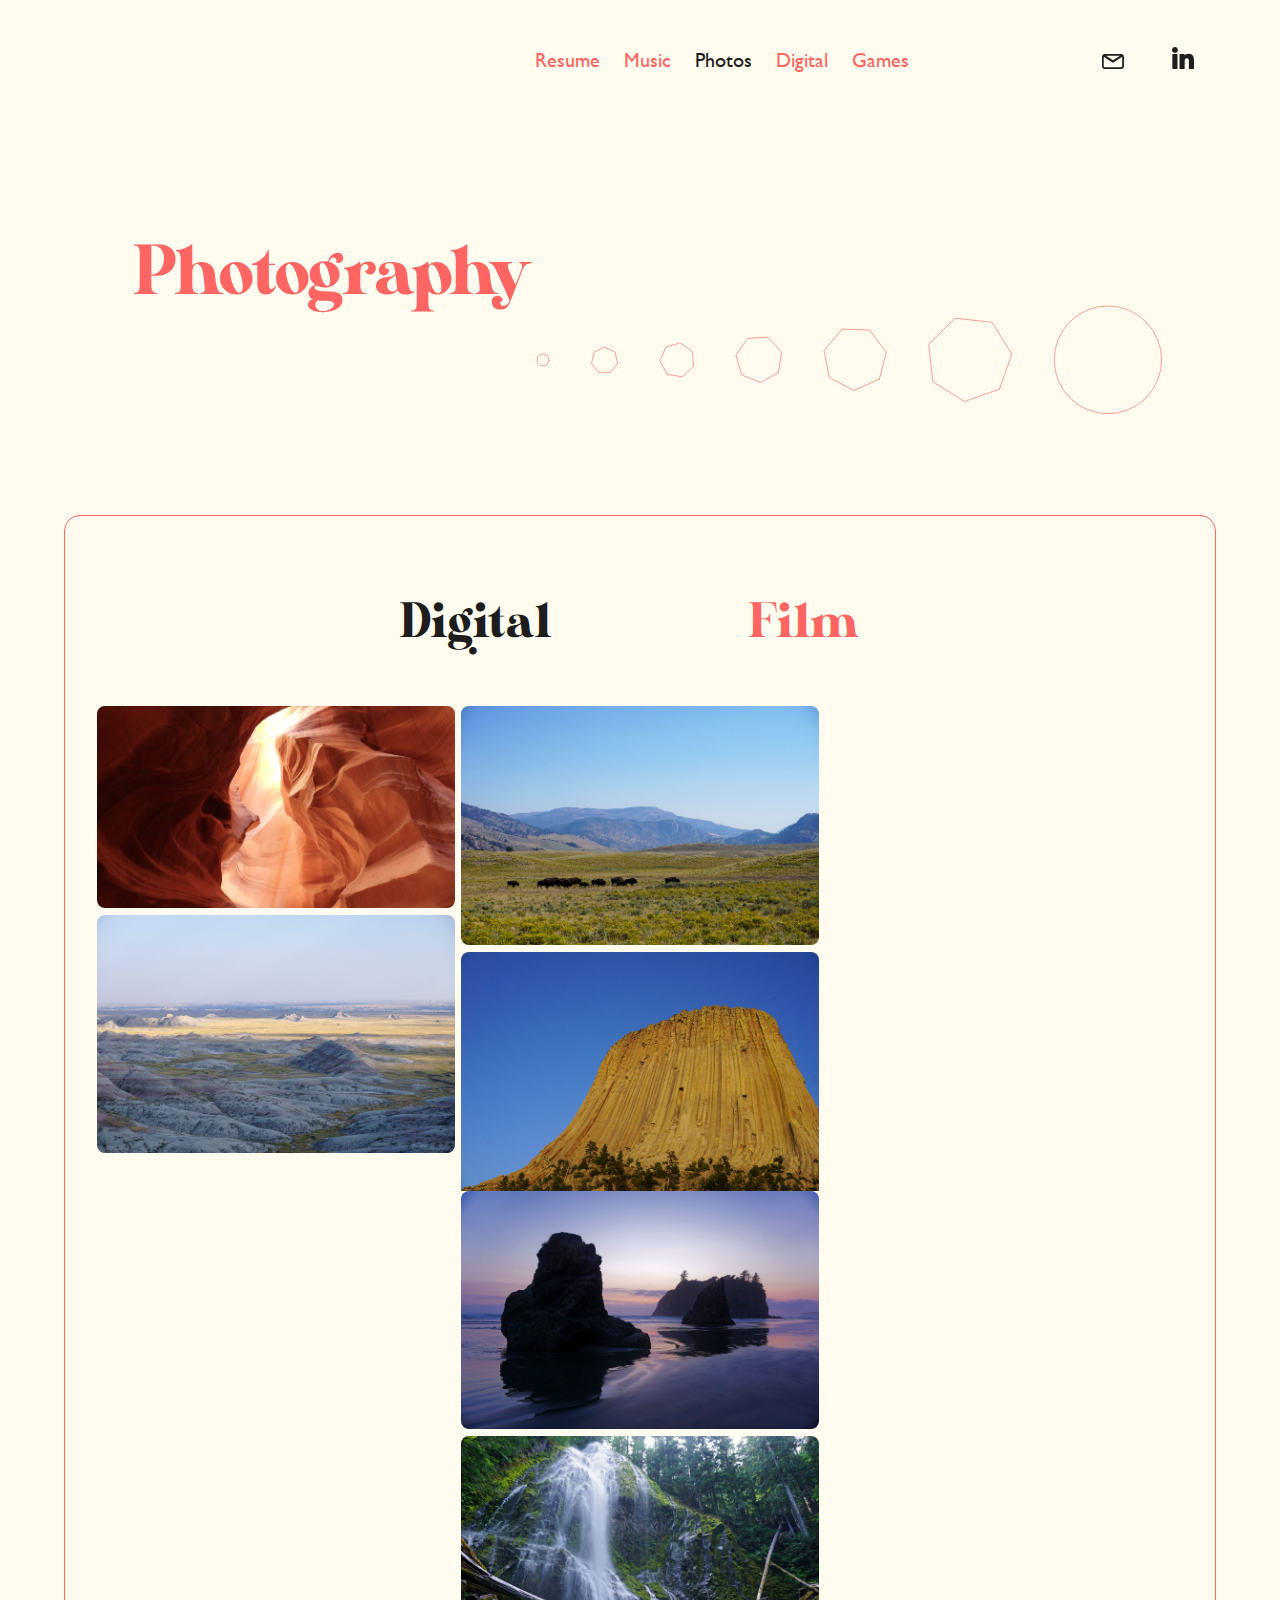
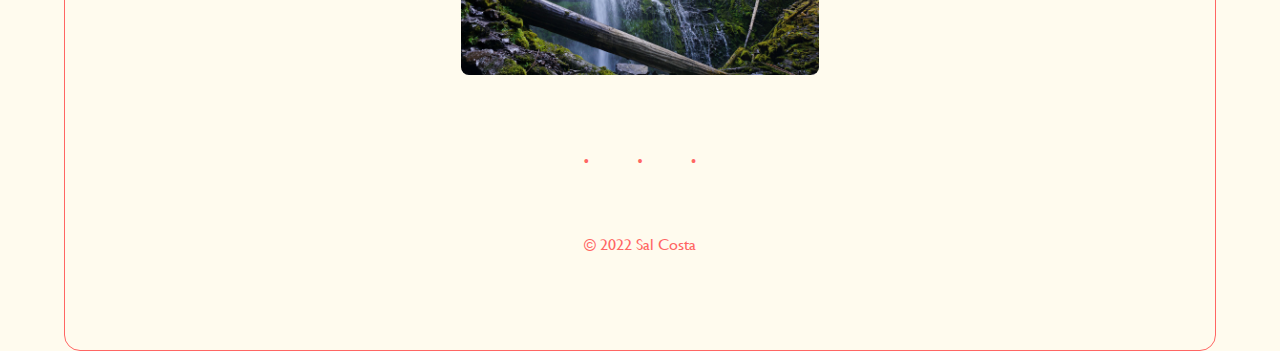
==== commit 767748a1: "header debug 2" ====
--- a/debugheader.html
+++ b/debugheader.html
@@ -32,6 +32,8 @@
         <!-- Header -->
         <header>
             <div id="header">
+
+                <!--
                 
                 <div class="header-container left">
                     <a href="index.html">
@@ -41,18 +43,19 @@
                     <div id="light-switch" title="Change the theme" alt="Switch between light and dark mode." tabindex="0" onkeydown="switchThemeEnter(event);">
                         <label class="theme-switch" for="checkbox">
                             <input type="checkbox" id="checkbox"/>
-                            <span class="light-symbols">&#9728;&#xFE0E;<br>&#9687;&#xFE0E;</span> <!-- Sun & Moon Symbols -->
+                            <span class="light-symbols">&#9728;&#xFE0E;<br>&#9687;&#xFE0E;</span> <!-- Sun & Moon Symbols 
                             <div class="switch-target"></div>
                         </label>
                     </div>  
                 </div>
 
-                <!-- Responsive nav button 
+            -->
+
+                <!-- Responsive nav button -->
                 <a href="javascript:void(0);" class="button" id="nav-button" onclick="navOpen();" title="Open Navigation" alt="Open website navigation.">
                     <span>&#9776;&#xFE0E;</span>
                     <div class="button-target"></div>
                 </a>
-            -->
 
                 <div id="header-nav" class="header-container right">
 
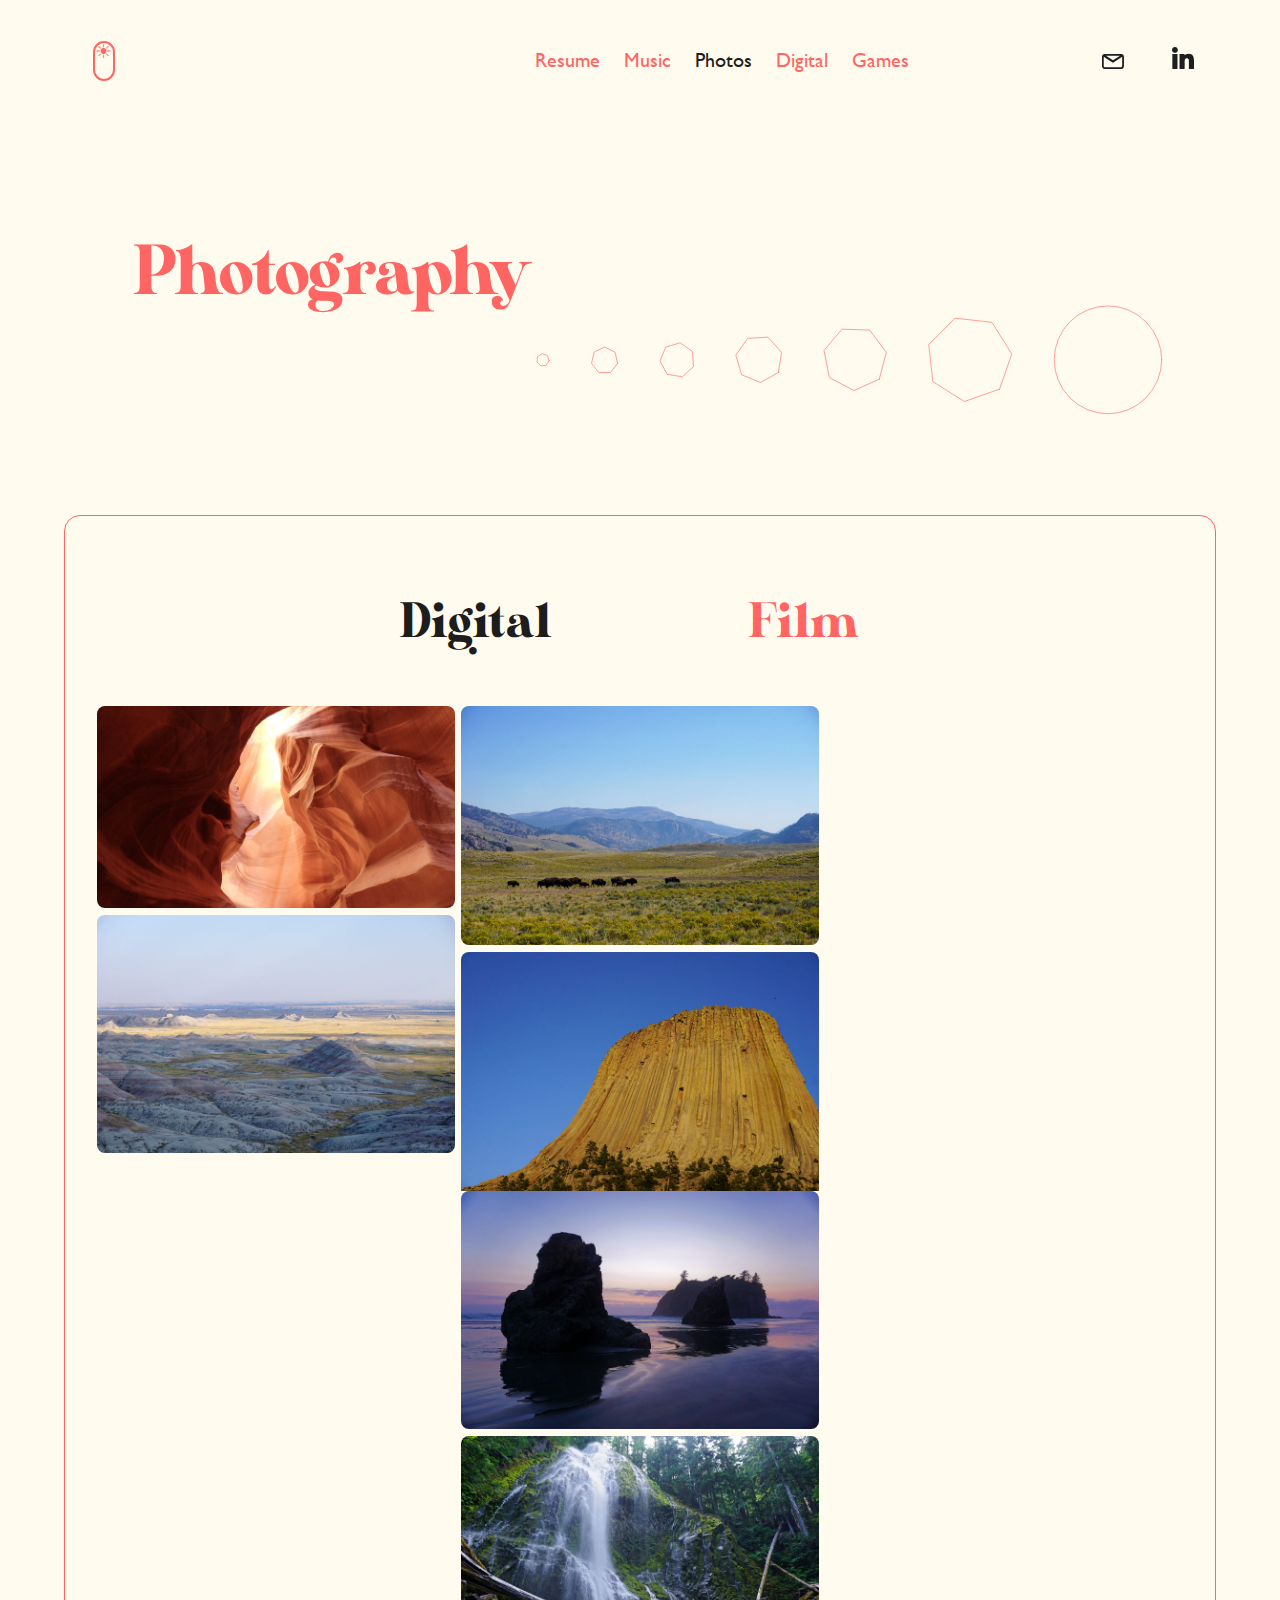
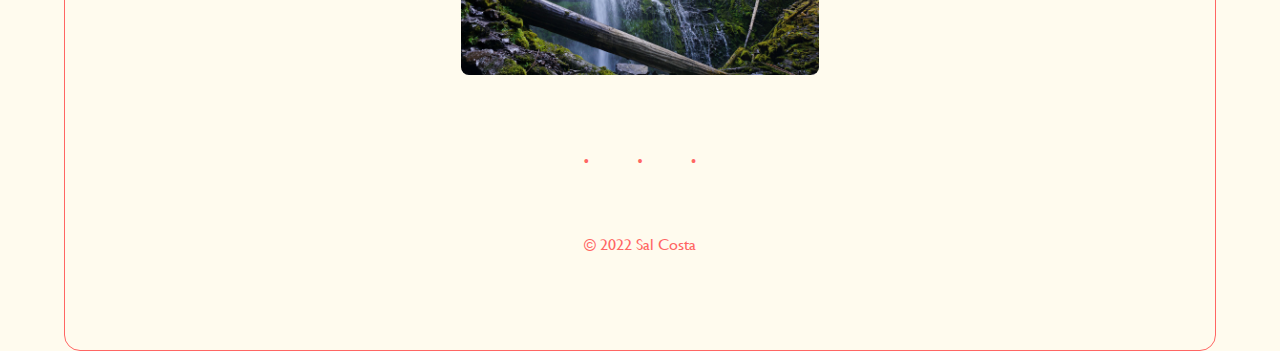
==== commit 9d63013e: "debug 3 header" ====
--- a/debugheader.html
+++ b/debugheader.html
@@ -32,24 +32,23 @@
         <!-- Header -->
         <header>
             <div id="header">
-
-                <!--
                 
                 <div class="header-container left">
+                    <!--
                     <a href="index.html">
                         <h1 id="name">Sal<span class="lastname">Costa</span></h1>
                     </a>
+                -->
 
                     <div id="light-switch" title="Change the theme" alt="Switch between light and dark mode." tabindex="0" onkeydown="switchThemeEnter(event);">
                         <label class="theme-switch" for="checkbox">
                             <input type="checkbox" id="checkbox"/>
-                            <span class="light-symbols">&#9728;&#xFE0E;<br>&#9687;&#xFE0E;</span> <!-- Sun & Moon Symbols 
+                            <span class="light-symbols">&#9728;&#xFE0E;<br>&#9687;&#xFE0E;</span> <!-- Sun & Moon Symbols -->
                             <div class="switch-target"></div>
                         </label>
                     </div>  
                 </div>
 
-            -->
 
                 <!-- Responsive nav button -->
                 <a href="javascript:void(0);" class="button" id="nav-button" onclick="navOpen();" title="Open Navigation" alt="Open website navigation.">
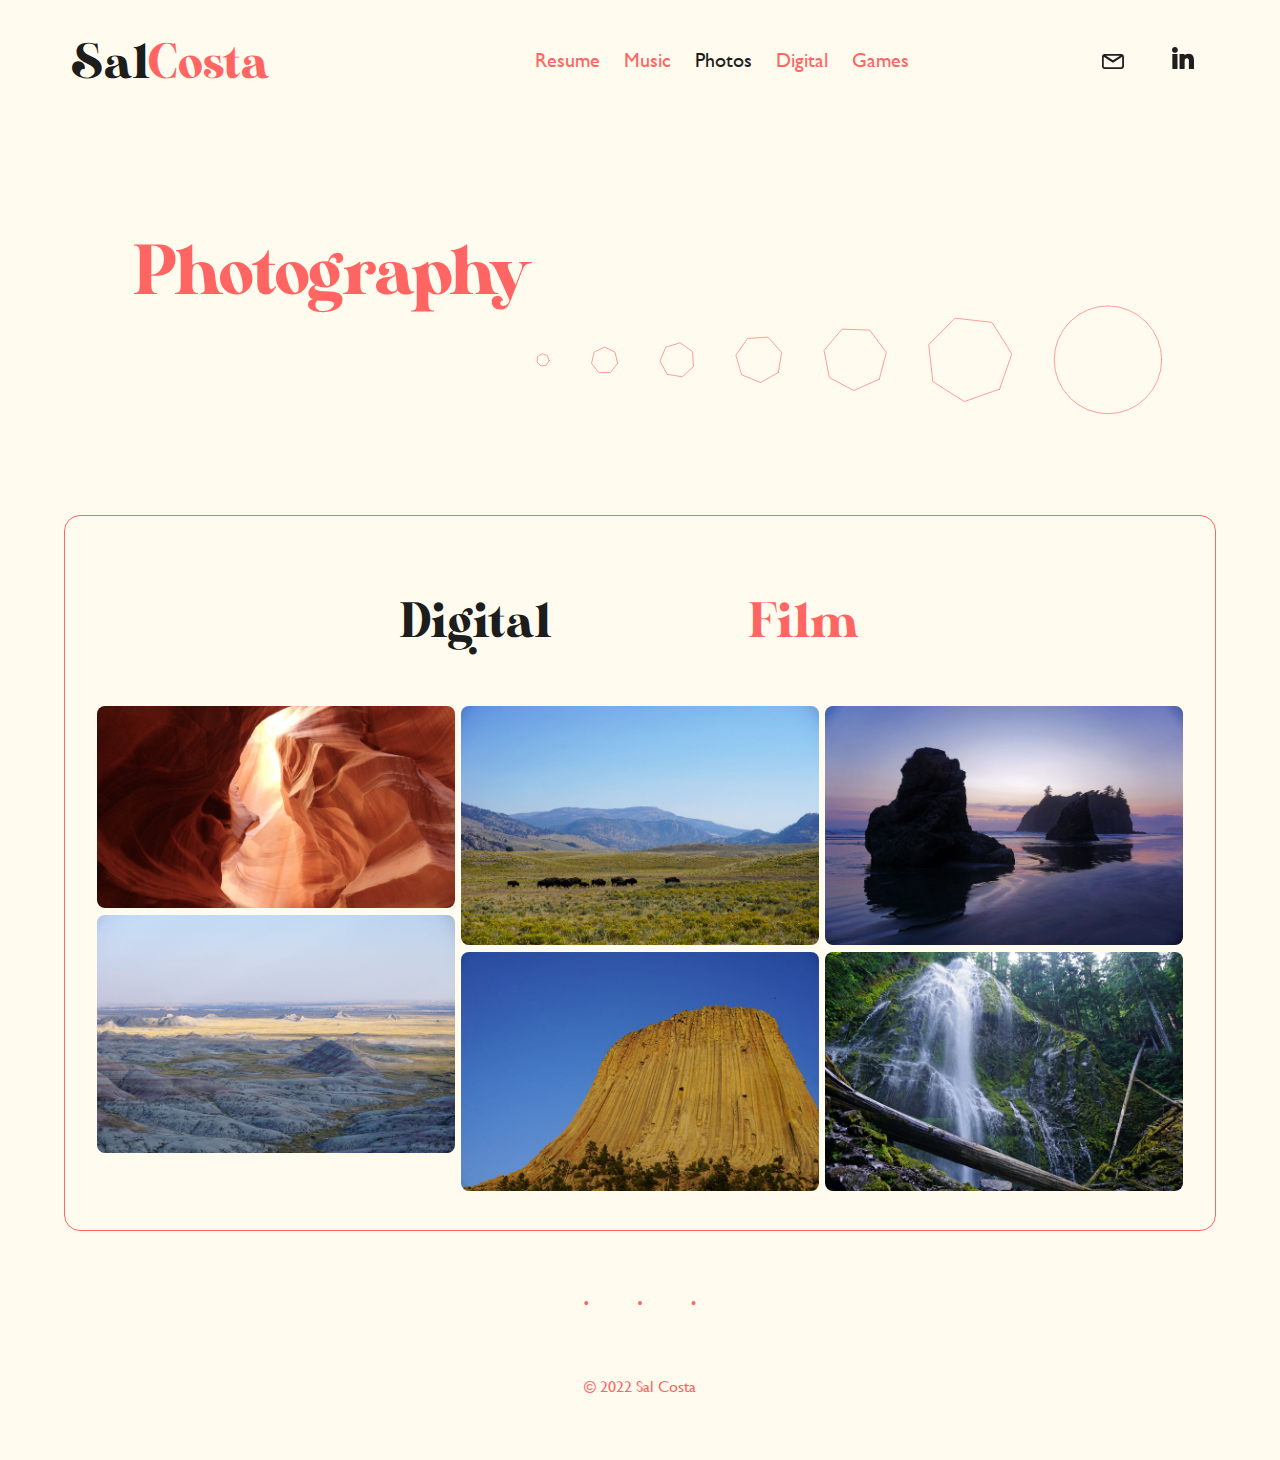
==== commit ce851c16: "more header debugging" ====
--- a/debugheader.html
+++ b/debugheader.html
@@ -34,19 +34,20 @@
             <div id="header">
                 
                 <div class="header-container left">
-                    <!--
                     <a href="index.html">
                         <h1 id="name">Sal<span class="lastname">Costa</span></h1>
                     </a>
-                -->
+
+                    <!--
 
                     <div id="light-switch" title="Change the theme" alt="Switch between light and dark mode." tabindex="0" onkeydown="switchThemeEnter(event);">
                         <label class="theme-switch" for="checkbox">
                             <input type="checkbox" id="checkbox"/>
-                            <span class="light-symbols">&#9728;&#xFE0E;<br>&#9687;&#xFE0E;</span> <!-- Sun & Moon Symbols -->
+                            <span class="light-symbols">&#9728;&#xFE0E;<br>&#9687;&#xFE0E;</span> <!-- Sun & Moon Symbols 
                             <div class="switch-target"></div>
                         </label>
-                    </div>  
+                    </div> 
+                --> 
                 </div>
 
 
@@ -132,7 +133,7 @@
                 </div>
                 <div class="photo-tile" onclick="openModal(this)">
                     <img src="portfolio/photos/salvatore-costa-photography-devils-tower-wyoming.jpg" alt="Devils Tower, Wyoming." />
-                
+                </div>
                 <div class="photo-tile" onclick="openModal(this)">
                     <img src="portfolio/photos/salvatore-costa-photography-pacific-coast-washington-2.jpg" alt="Sea Stacks at dusk on Ruby Beach, Washington." />
                 </div>
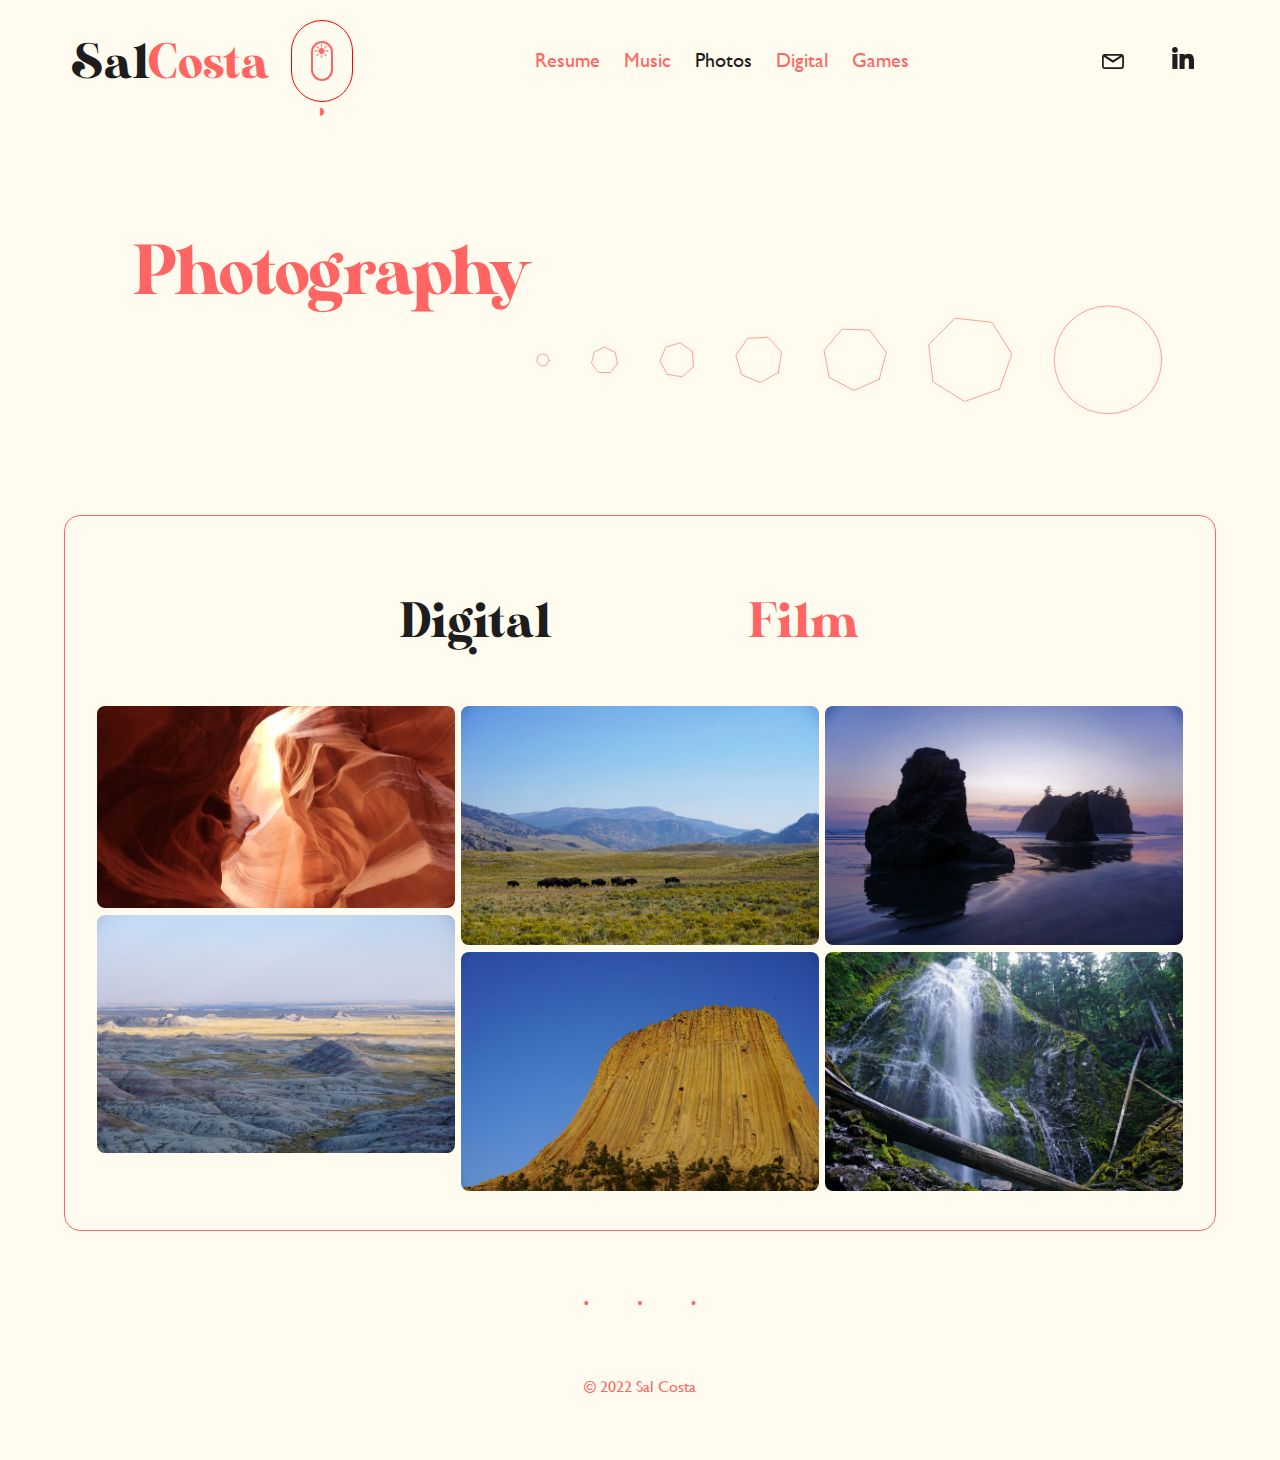
==== commit 272a2e6f: "light switch debug" ====
--- a/debugheader.html
+++ b/debugheader.html
@@ -38,16 +38,13 @@
                         <h1 id="name">Sal<span class="lastname">Costa</span></h1>
                     </a>
 
-                    <!--
-
                     <div id="light-switch" title="Change the theme" alt="Switch between light and dark mode." tabindex="0" onkeydown="switchThemeEnter(event);">
                         <label class="theme-switch" for="checkbox">
                             <input type="checkbox" id="checkbox"/>
-                            <span class="light-symbols">&#9728;&#xFE0E;<br>&#9687;&#xFE0E;</span> <!-- Sun & Moon Symbols 
+                            <span class="light-symbols">&#9728;&#xFE0E;<br>&#9687;&#xFE0E;</span> <!-- Sun & Moon Symbols -->
                             <div class="switch-target"></div>
                         </label>
-                    </div> 
-                --> 
+                    </div>
                 </div>
 
 
--- a/salcosta.css
+++ b/salcosta.css
@@ -210,7 +210,7 @@
 		font-size: 30pt;
 	}
 	p {
-		font-size: 12;
+		font-size: 12pt;
 	}
 }
 
@@ -352,20 +352,25 @@
 	width: 18px;
 	min-width: 18px;
 	display: inline-block;
-	overflow: hidden;
+	position: relative;
+	/* overflow: hidden; */
 	border-radius: 18px;
 	border: 2px solid #ff6663; /* Fallback */
 	border: 2px solid var(--active-accent);
 	transition: border-color 0.6s;
+	pointer-events: none;
 }
 .switch-target { /* Click area */
 	position: absolute;
-	top: 20px;
-	left: 355px;
 	display: block;
+	transform: translate(-50%, -50%);
+	top: 50%;
+	left: 50%;
 	width: 60px;
 	height: 80px;
 	border-radius: 50px;
+	border: 1px solid red;
+	pointer-events: all;
 }
 #light-switch:hover .light-symbols, 
 #light-switch:focus .light-symbols {
